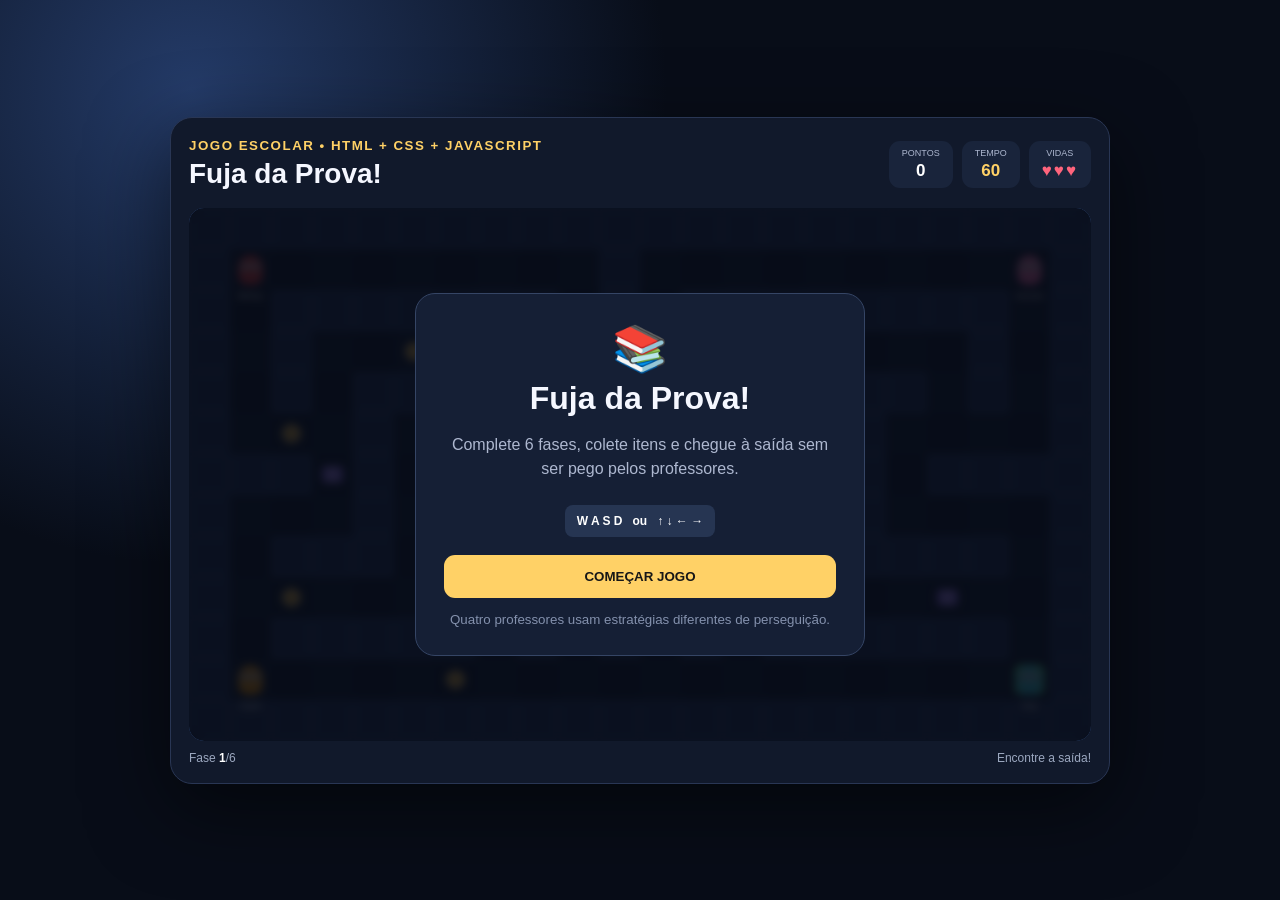
==== index.html @ cc471ed1 "Adiciona jogo Fuja da Prova" ====
<!doctype html>
<html lang="pt-BR">
<head>
<meta charset="UTF-8"><meta name="viewport" content="width=device-width,initial-scale=1">
<title>Fuja da Prova!</title><link rel="stylesheet" href="style.css">
</head>
<body>
<main class="shell">
<header><div><small>JOGO ESCOLAR • HTML + CSS + JAVASCRIPT</small><h1>Fuja da Prova!</h1></div>
<div class="stats"><div>PONTOS<strong id="score">0</strong></div><div>TEMPO<strong id="time">60</strong></div><div>VIDAS<strong id="lives">♥♥♥</strong></div></div></header>
<section class="area"><canvas id="game" width="880" height="520"></canvas>
<div id="screen" class="overlay"><div class="card"><div class="logo">📚</div><h2>Fuja da Prova!</h2>
<p>Complete 6 fases, colete itens e chegue à saída sem ser pego pelos professores.</p>
<div class="keys">W A S D &nbsp; ou &nbsp; ↑ ↓ ← →</div><button id="start">COMEÇAR JOGO</button>
<small>Quatro professores usam estratégias diferentes de perseguição.</small></div></div>
<div id="msg" class="msg hidden"></div></section>
<footer><span>Fase <b id="level">1</b>/6</span><span id="objective">Encontre a saída!</span></footer>
</main><script src="script.js"></script>
</body></html>
---- style.css ----
*{box-sizing:border-box}body{margin:0;min-height:100vh;display:grid;place-items:center;background:radial-gradient(circle at 15% 10%,#243b68,transparent 35%),#080d18;color:#f5f7ff;font-family:Arial,sans-serif}.shell{width:min(940px,96vw);padding:18px;background:#11192b;border:1px solid #293654;border-radius:22px;box-shadow:0 25px 80px #0008}header{display:flex;justify-content:space-between;gap:20px;align-items:center;margin-bottom:14px}header small{color:#ffd166;font-weight:bold;letter-spacing:1.5px}h1{margin:4px 0;font-size:28px}.stats{display:flex;gap:9px}.stats div{background:#19243b;border-radius:11px;padding:7px 13px;text-align:center;font-size:9px;color:#aeb8d0}.stats strong{display:block;color:#fff;font-size:17px;margin-top:3px}.stats div:nth-child(2) strong{color:#ffd166}.stats div:nth-child(3) strong{color:#ff647c;letter-spacing:2px}.area{position:relative;border-radius:15px;overflow:hidden;background:#0d1525}.area canvas{display:block;width:100%;height:auto}.overlay{position:absolute;inset:0;display:grid;place-items:center;background:#060a14d9;backdrop-filter:blur(4px)}.card{width:min(450px,90%);padding:28px;text-align:center;background:#151f35;border:1px solid #354565;border-radius:20px}.logo{font-size:45px}.card h2{font-size:32px;margin:5px}.card p{color:#aeb8d0;line-height:1.5}.keys{display:inline-block;padding:9px 12px;background:#263552;border-radius:8px;color:#fff;font-weight:bold;font-size:12px;margin:8px 0 18px}button{width:100%;padding:14px;border:0;border-radius:11px;background:#ffd166;color:#171717;font-weight:900;cursor:pointer}button:hover{filter:brightness(1.08);transform:translateY(-1px)}.card small{display:block;color:#8491ad;margin-top:14px}.msg{position:absolute;top:12px;left:50%;transform:translateX(-50%);background:#111a2ddd;border:1px solid #425273;padding:9px 15px;border-radius:20px;font-weight:bold}.hidden{display:none}footer{display:flex;justify-content:space-between;padding-top:10px;color:#9ca8c0;font-size:12px}footer b{color:#fff}@media(max-width:650px){header{display:block}.stats{margin-top:10px}.stats div{flex:1}h1{font-size:22px}}
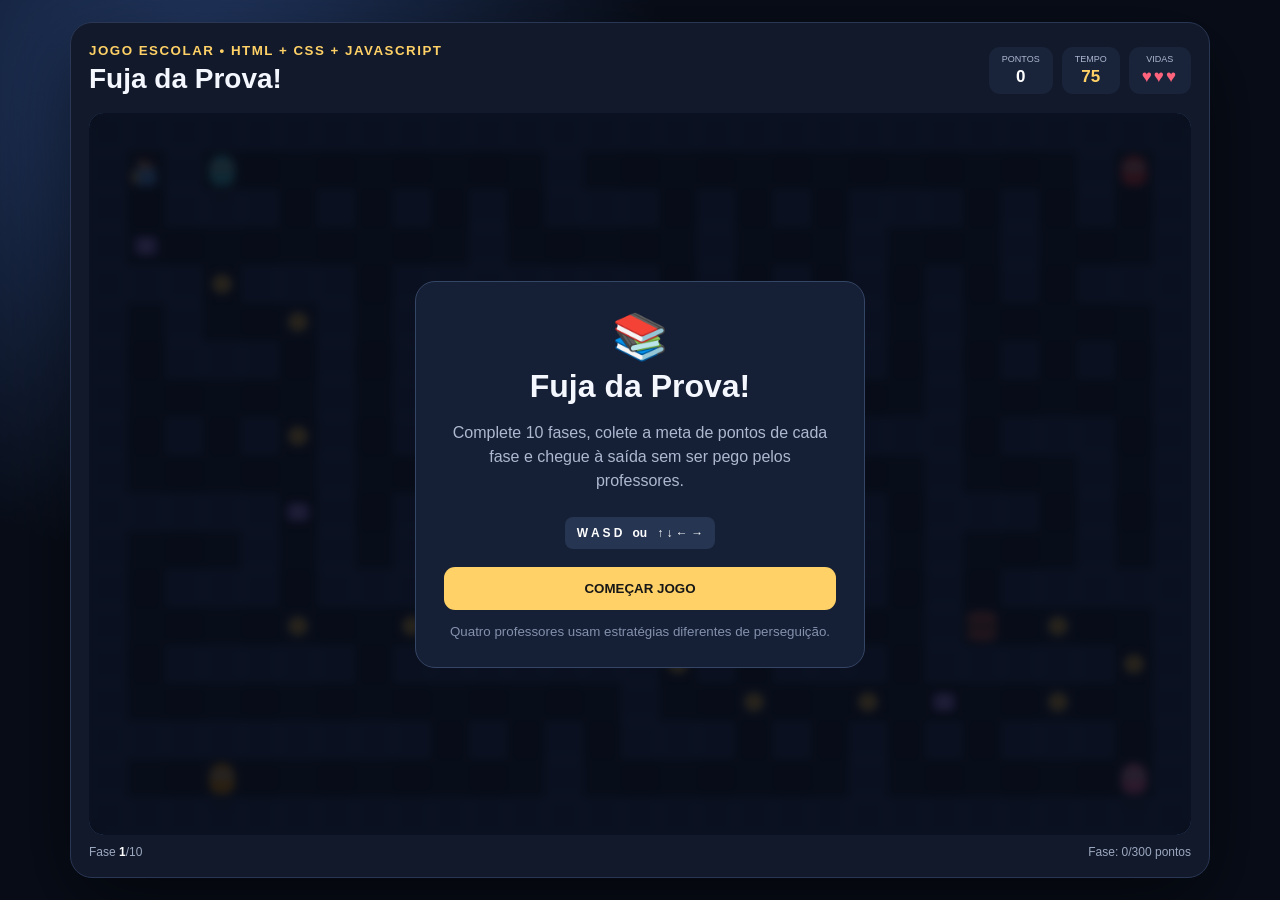
==== commit adacfa73: "Amplia labirinto e adiciona metas de pontos" ====
--- a/index.html
+++ b/index.html
@@ -7,13 +7,13 @@
 <body>
 <main class="shell">
 <header><div><small>JOGO ESCOLAR • HTML + CSS + JAVASCRIPT</small><h1>Fuja da Prova!</h1></div>
-<div class="stats"><div>PONTOS<strong id="score">0</strong></div><div>TEMPO<strong id="time">60</strong></div><div>VIDAS<strong id="lives">♥♥♥</strong></div></div></header>
-<section class="area"><canvas id="game" width="880" height="520"></canvas>
+<div class="stats"><div>PONTOS<strong id="score">0</strong></div><div>TEMPO<strong id="time">75</strong></div><div>VIDAS<strong id="lives">♥♥♥</strong></div></div></header>
+<section class="area"><canvas id="game" width="1044" height="684"></canvas>
 <div id="screen" class="overlay"><div class="card"><div class="logo">📚</div><h2>Fuja da Prova!</h2>
-<p>Complete 6 fases, colete itens e chegue à saída sem ser pego pelos professores.</p>
+<p>Complete 10 fases, colete a meta de pontos de cada fase e chegue à saída sem ser pego pelos professores.</p>
 <div class="keys">W A S D &nbsp; ou &nbsp; ↑ ↓ ← →</div><button id="start">COMEÇAR JOGO</button>
 <small>Quatro professores usam estratégias diferentes de perseguição.</small></div></div>
 <div id="msg" class="msg hidden"></div></section>
-<footer><span>Fase <b id="level">1</b>/6</span><span id="objective">Encontre a saída!</span></footer>
+<footer><span>Fase <b id="level">1</b>/10</span><span id="objective">Fase: 0/300 pontos</span></footer>
 </main><script src="script.js"></script>
 </body></html>
--- a/style.css
+++ b/style.css
@@ -1 +1 @@
-*{box-sizing:border-box}body{margin:0;min-height:100vh;display:grid;place-items:center;background:radial-gradient(circle at 15% 10%,#243b68,transparent 35%),#080d18;color:#f5f7ff;font-family:Arial,sans-serif}.shell{width:min(940px,96vw);padding:18px;background:#11192b;border:1px solid #293654;border-radius:22px;box-shadow:0 25px 80px #0008}header{display:flex;justify-content:space-between;gap:20px;align-items:center;margin-bottom:14px}header small{color:#ffd166;font-weight:bold;letter-spacing:1.5px}h1{margin:4px 0;font-size:28px}.stats{display:flex;gap:9px}.stats div{background:#19243b;border-radius:11px;padding:7px 13px;text-align:center;font-size:9px;color:#aeb8d0}.stats strong{display:block;color:#fff;font-size:17px;margin-top:3px}.stats div:nth-child(2) strong{color:#ffd166}.stats div:nth-child(3) strong{color:#ff647c;letter-spacing:2px}.area{position:relative;border-radius:15px;overflow:hidden;background:#0d1525}.area canvas{display:block;width:100%;height:auto}.overlay{position:absolute;inset:0;display:grid;place-items:center;background:#060a14d9;backdrop-filter:blur(4px)}.card{width:min(450px,90%);padding:28px;text-align:center;background:#151f35;border:1px solid #354565;border-radius:20px}.logo{font-size:45px}.card h2{font-size:32px;margin:5px}.card p{color:#aeb8d0;line-height:1.5}.keys{display:inline-block;padding:9px 12px;background:#263552;border-radius:8px;color:#fff;font-weight:bold;font-size:12px;margin:8px 0 18px}button{width:100%;padding:14px;border:0;border-radius:11px;background:#ffd166;color:#171717;font-weight:900;cursor:pointer}button:hover{filter:brightness(1.08);transform:translateY(-1px)}.card small{display:block;color:#8491ad;margin-top:14px}.msg{position:absolute;top:12px;left:50%;transform:translateX(-50%);background:#111a2ddd;border:1px solid #425273;padding:9px 15px;border-radius:20px;font-weight:bold}.hidden{display:none}footer{display:flex;justify-content:space-between;padding-top:10px;color:#9ca8c0;font-size:12px}footer b{color:#fff}@media(max-width:650px){header{display:block}.stats{margin-top:10px}.stats div{flex:1}h1{font-size:22px}}+*{box-sizing:border-box}body{margin:0;min-height:100vh;display:grid;place-items:center;background:radial-gradient(circle at 15% 10%,#243b68,transparent 35%),#080d18;color:#f5f7ff;font-family:Arial,sans-serif}.shell{width:min(1140px,96vw);padding:18px;background:#11192b;border:1px solid #293654;border-radius:22px;box-shadow:0 25px 80px #0008}header{display:flex;justify-content:space-between;gap:20px;align-items:center;margin-bottom:14px}header small{color:#ffd166;font-weight:bold;letter-spacing:1.5px}h1{margin:4px 0;font-size:28px}.stats{display:flex;gap:9px}.stats div{background:#19243b;border-radius:11px;padding:7px 13px;text-align:center;font-size:9px;color:#aeb8d0}.stats strong{display:block;color:#fff;font-size:17px;margin-top:3px}.stats div:nth-child(2) strong{color:#ffd166}.stats div:nth-child(3) strong{color:#ff647c;letter-spacing:2px}.area{position:relative;border-radius:15px;overflow:hidden;background:#0d1525}.area canvas{display:block;width:100%;height:auto}.overlay{position:absolute;inset:0;display:grid;place-items:center;background:#060a14d9;backdrop-filter:blur(4px)}.card{width:min(450px,90%);padding:28px;text-align:center;background:#151f35;border:1px solid #354565;border-radius:20px}.logo{font-size:45px}.card h2{font-size:32px;margin:5px}.card p{color:#aeb8d0;line-height:1.5}.keys{display:inline-block;padding:9px 12px;background:#263552;border-radius:8px;color:#fff;font-weight:bold;font-size:12px;margin:8px 0 18px}button{width:100%;padding:14px;border:0;border-radius:11px;background:#ffd166;color:#171717;font-weight:900;cursor:pointer}button:hover{filter:brightness(1.08);transform:translateY(-1px)}.card small{display:block;color:#8491ad;margin-top:14px}.msg{position:absolute;top:12px;left:50%;transform:translateX(-50%);background:#111a2ddd;border:1px solid #425273;padding:9px 15px;border-radius:20px;font-weight:bold}.hidden{display:none}footer{display:flex;justify-content:space-between;padding-top:10px;color:#9ca8c0;font-size:12px}footer b{color:#fff}@media(max-width:650px){header{display:block}.stats{margin-top:10px}.stats div{flex:1}h1{font-size:22px}}
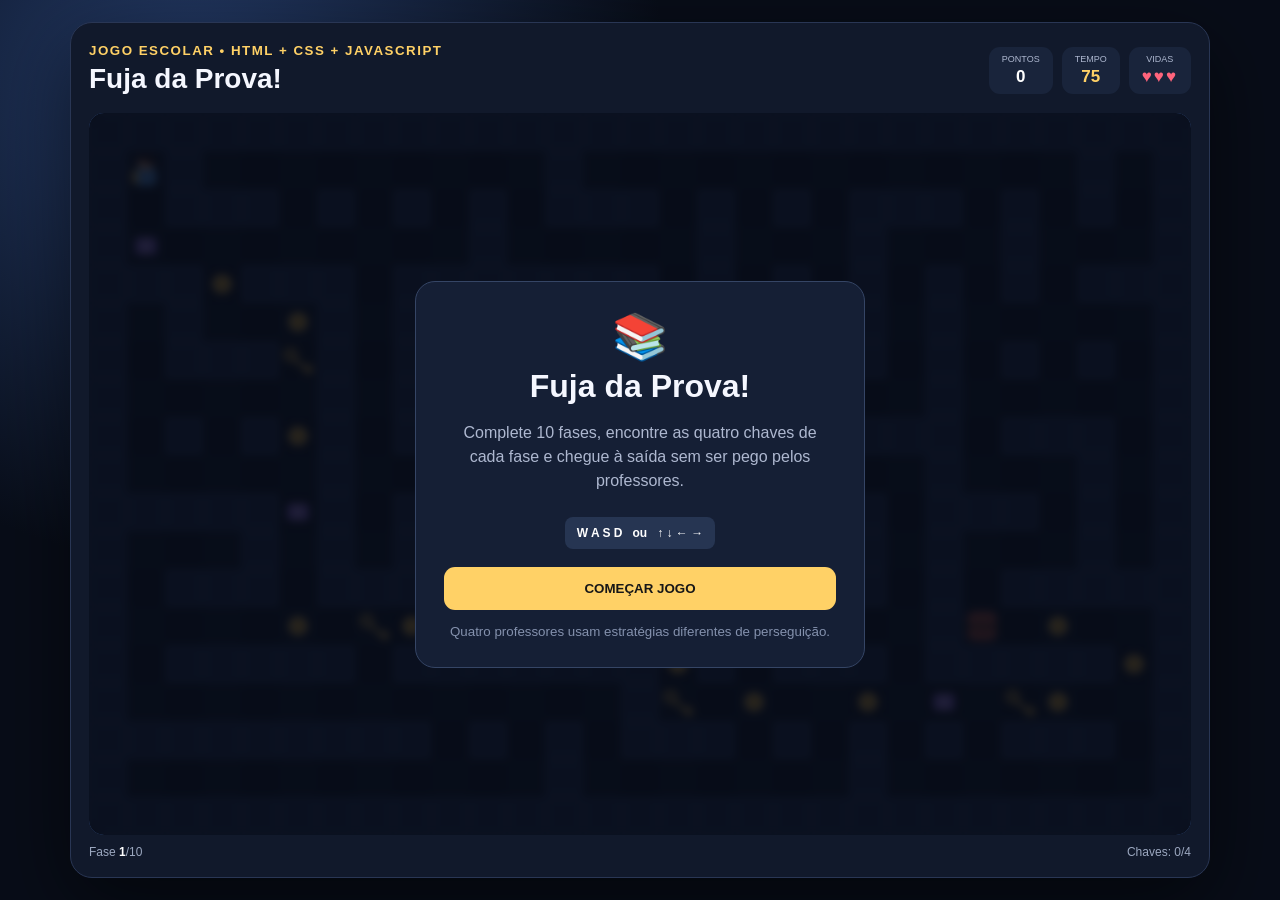
==== commit 8436dc12: "Troca meta de pontos por chaves" ====
--- a/index.html
+++ b/index.html
@@ -10,10 +10,10 @@
 <div class="stats"><div>PONTOS<strong id="score">0</strong></div><div>TEMPO<strong id="time">75</strong></div><div>VIDAS<strong id="lives">♥♥♥</strong></div></div></header>
 <section class="area"><canvas id="game" width="1044" height="684"></canvas>
 <div id="screen" class="overlay"><div class="card"><div class="logo">📚</div><h2>Fuja da Prova!</h2>
-<p>Complete 10 fases, colete a meta de pontos de cada fase e chegue à saída sem ser pego pelos professores.</p>
+<p>Complete 10 fases, encontre as quatro chaves de cada fase e chegue à saída sem ser pego pelos professores.</p>
 <div class="keys">W A S D &nbsp; ou &nbsp; ↑ ↓ ← →</div><button id="start">COMEÇAR JOGO</button>
 <small>Quatro professores usam estratégias diferentes de perseguição.</small></div></div>
 <div id="msg" class="msg hidden"></div></section>
-<footer><span>Fase <b id="level">1</b>/10</span><span id="objective">Fase: 0/300 pontos</span></footer>
+<footer><span>Fase <b id="level">1</b>/10</span><span id="objective">Chaves: 0/4</span></footer>
 </main><script src="script.js"></script>
 </body></html>
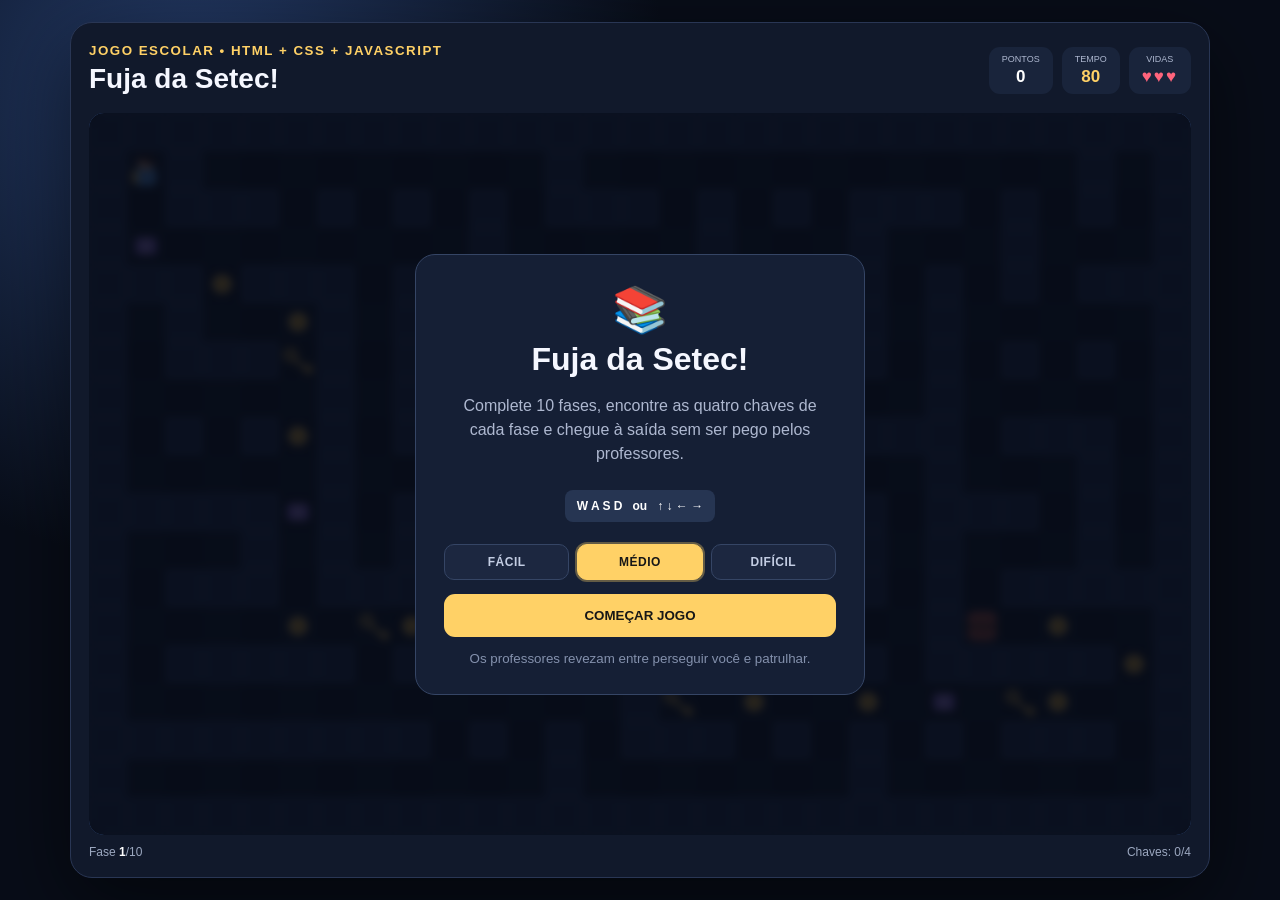
==== commit 8c67b004: ".." ====
--- a/index.html
+++ b/index.html
@@ -2,17 +2,23 @@
 <html lang="pt-BR">
 <head>
 <meta charset="UTF-8"><meta name="viewport" content="width=device-width,initial-scale=1">
-<title>Fuja da Prova!</title><link rel="stylesheet" href="style.css">
+<title>Fuja da Setec!</title><link rel="stylesheet" href="style.css">
 </head>
 <body>
 <main class="shell">
-<header><div><small>JOGO ESCOLAR • HTML + CSS + JAVASCRIPT</small><h1>Fuja da Prova!</h1></div>
+<header><div><small>JOGO ESCOLAR • HTML + CSS + JAVASCRIPT</small><h1>Fuja da Setec!</h1></div>
 <div class="stats"><div>PONTOS<strong id="score">0</strong></div><div>TEMPO<strong id="time">75</strong></div><div>VIDAS<strong id="lives">♥♥♥</strong></div></div></header>
 <section class="area"><canvas id="game" width="1044" height="684"></canvas>
-<div id="screen" class="overlay"><div class="card"><div class="logo">📚</div><h2>Fuja da Prova!</h2>
+<div id="screen" class="overlay"><div class="card"><div class="logo">📚</div><h2>Fuja da Setec!</h2>
 <p>Complete 10 fases, encontre as quatro chaves de cada fase e chegue à saída sem ser pego pelos professores.</p>
-<div class="keys">W A S D &nbsp; ou &nbsp; ↑ ↓ ← →</div><button id="start">COMEÇAR JOGO</button>
-<small>Quatro professores usam estratégias diferentes de perseguição.</small></div></div>
+<div class="keys">W A S D &nbsp; ou &nbsp; ↑ ↓ ← →</div>
+<div class="difficulty" id="difficulty">
+<button class="diff-btn" data-diff="easy">FÁCIL</button>
+<button class="diff-btn active" data-diff="medium">MÉDIO</button>
+<button class="diff-btn" data-diff="hard">DIFÍCIL</button>
+</div>
+<button id="start">COMEÇAR JOGO</button>
+<small id="diffInfo">Os professores revezam entre perseguir você e patrulhar.</small></div></div>
 <div id="msg" class="msg hidden"></div></section>
 <footer><span>Fase <b id="level">1</b>/10</span><span id="objective">Chaves: 0/4</span></footer>
 </main><script src="script.js"></script>
--- a/style.css
+++ b/style.css
@@ -1 +1 @@
-*{box-sizing:border-box}body{margin:0;min-height:100vh;display:grid;place-items:center;background:radial-gradient(circle at 15% 10%,#243b68,transparent 35%),#080d18;color:#f5f7ff;font-family:Arial,sans-serif}.shell{width:min(1140px,96vw);padding:18px;background:#11192b;border:1px solid #293654;border-radius:22px;box-shadow:0 25px 80px #0008}header{display:flex;justify-content:space-between;gap:20px;align-items:center;margin-bottom:14px}header small{color:#ffd166;font-weight:bold;letter-spacing:1.5px}h1{margin:4px 0;font-size:28px}.stats{display:flex;gap:9px}.stats div{background:#19243b;border-radius:11px;padding:7px 13px;text-align:center;font-size:9px;color:#aeb8d0}.stats strong{display:block;color:#fff;font-size:17px;margin-top:3px}.stats div:nth-child(2) strong{color:#ffd166}.stats div:nth-child(3) strong{color:#ff647c;letter-spacing:2px}.area{position:relative;border-radius:15px;overflow:hidden;background:#0d1525}.area canvas{display:block;width:100%;height:auto}.overlay{position:absolute;inset:0;display:grid;place-items:center;background:#060a14d9;backdrop-filter:blur(4px)}.card{width:min(450px,90%);padding:28px;text-align:center;background:#151f35;border:1px solid #354565;border-radius:20px}.logo{font-size:45px}.card h2{font-size:32px;margin:5px}.card p{color:#aeb8d0;line-height:1.5}.keys{display:inline-block;padding:9px 12px;background:#263552;border-radius:8px;color:#fff;font-weight:bold;font-size:12px;margin:8px 0 18px}button{width:100%;padding:14px;border:0;border-radius:11px;background:#ffd166;color:#171717;font-weight:900;cursor:pointer}button:hover{filter:brightness(1.08);transform:translateY(-1px)}.card small{display:block;color:#8491ad;margin-top:14px}.msg{position:absolute;top:12px;left:50%;transform:translateX(-50%);background:#111a2ddd;border:1px solid #425273;padding:9px 15px;border-radius:20px;font-weight:bold}.hidden{display:none}footer{display:flex;justify-content:space-between;padding-top:10px;color:#9ca8c0;font-size:12px}footer b{color:#fff}@media(max-width:650px){header{display:block}.stats{margin-top:10px}.stats div{flex:1}h1{font-size:22px}}+*{box-sizing:border-box}body{margin:0;min-height:100vh;display:grid;place-items:center;background:radial-gradient(circle at 15% 10%,#243b68,transparent 35%),#080d18;color:#f5f7ff;font-family:Arial,sans-serif}.shell{width:min(1140px,96vw);padding:18px;background:#11192b;border:1px solid #293654;border-radius:22px;box-shadow:0 25px 80px #0008}header{display:flex;justify-content:space-between;gap:20px;align-items:center;margin-bottom:14px}header small{color:#ffd166;font-weight:bold;letter-spacing:1.5px}h1{margin:4px 0;font-size:28px}.stats{display:flex;gap:9px}.stats div{background:#19243b;border-radius:11px;padding:7px 13px;text-align:center;font-size:9px;color:#aeb8d0}.stats strong{display:block;color:#fff;font-size:17px;margin-top:3px}.stats div:nth-child(2) strong{color:#ffd166}.stats div:nth-child(3) strong{color:#ff647c;letter-spacing:2px}.area{position:relative;border-radius:15px;overflow:hidden;background:#0d1525}.area canvas{display:block;width:100%;height:auto}.overlay{position:absolute;inset:0;display:grid;place-items:center;background:#060a14d9;backdrop-filter:blur(4px)}.card{width:min(450px,90%);padding:28px;text-align:center;background:#151f35;border:1px solid #354565;border-radius:20px}.logo{font-size:45px}.card h2{font-size:32px;margin:5px}.card p{color:#aeb8d0;line-height:1.5}.keys{display:inline-block;padding:9px 12px;background:#263552;border-radius:8px;color:#fff;font-weight:bold;font-size:12px;margin:8px 0 18px}button{width:100%;padding:14px;border:0;border-radius:11px;background:#ffd166;color:#171717;font-weight:900;cursor:pointer}button:hover{filter:brightness(1.08);transform:translateY(-1px)}.card small{display:block;color:#8491ad;margin-top:14px}.msg{position:absolute;top:12px;left:50%;transform:translateX(-50%);background:#111a2ddd;border:1px solid #425273;padding:9px 15px;border-radius:20px;font-weight:bold}.hidden{display:none}footer{display:flex;justify-content:space-between;padding-top:10px;color:#9ca8c0;font-size:12px}footer b{color:#fff}@media(max-width:650px){header{display:block}.stats{margin-top:10px}.stats div{flex:1}h1{font-size:22px}}.difficulty{display:flex;gap:8px;margin:4px 0 14px}.diff-btn{flex:1;padding:10px 6px;border:1px solid #354565;border-radius:10px;background:#1c2740;color:#c3cde3;font-weight:900;font-size:12px;letter-spacing:.5px;cursor:pointer}.diff-btn:hover{filter:brightness(1.15);transform:translateY(-1px)}.diff-btn.active{background:#ffd166;border-color:#ffd166;color:#171717;box-shadow:0 0 0 2px #ffd16655}
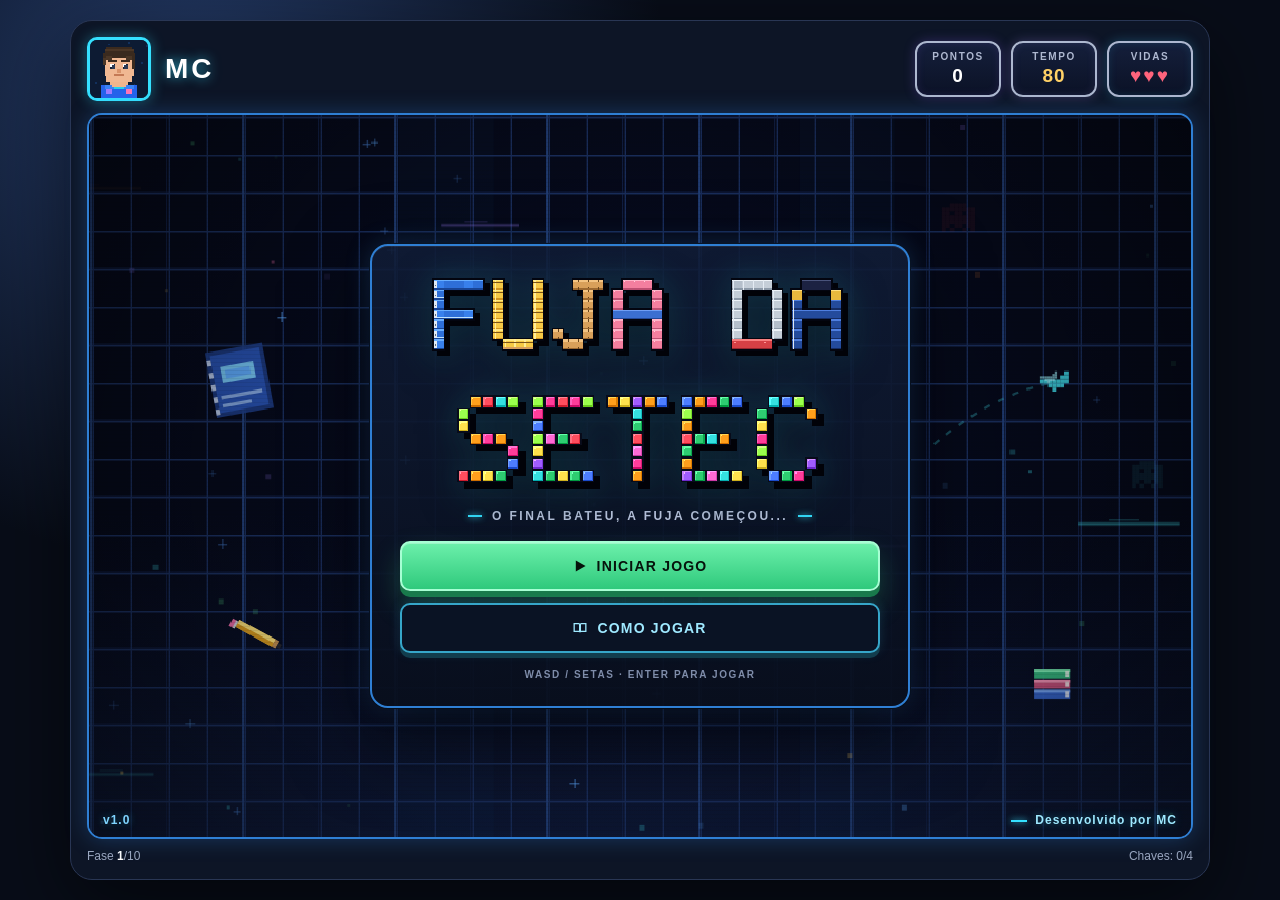
==== commit cde9584f: "." ====
--- a/index.html
+++ b/index.html
@@ -6,20 +6,72 @@
 </head>
 <body>
 <main class="shell">
-<header><div><small>JOGO ESCOLAR • HTML + CSS + JAVASCRIPT</small><h1>Fuja da Setec!</h1></div>
-<div class="stats"><div>PONTOS<strong id="score">0</strong></div><div>TEMPO<strong id="time">75</strong></div><div>VIDAS<strong id="lives">♥♥♥</strong></div></div></header>
+<header>
+<div class="brand">
+<canvas id="mcAvatar" width="32" height="32" aria-hidden="true"></canvas>
+<span class="brand-name">MC</span>
+</div>
+<div class="stats"><div class="stat-score">PONTOS<strong id="score">0</strong></div><div class="stat-time">TEMPO<strong id="time">75</strong></div><div class="stat-lives">VIDAS<strong id="lives">♥♥♥</strong></div></div></header>
 <section class="area"><canvas id="game" width="1044" height="684"></canvas>
-<div id="screen" class="overlay"><div class="card"><div class="logo">📚</div><h2>Fuja da Setec!</h2>
-<p>Complete 10 fases, encontre as quatro chaves de cada fase e chegue à saída sem ser pego pelos professores.</p>
-<div class="keys">W A S D &nbsp; ou &nbsp; ↑ ↓ ← →</div>
+<div id="screen" class="overlay">
+<canvas id="menuBg" width="1044" height="684" aria-hidden="true"></canvas>
+<div class="scanlines" aria-hidden="true"></div>
+<span class="corner corner-bl" aria-hidden="true">v1.0</span>
+<span class="corner corner-br" aria-hidden="true">Desenvolvido por MC</span>
+
+<section id="homeScreen" class="screen-panel home-panel">
+<img class="hero-logo" src="Img/logo_fuja_da_setec.png" alt="Fuja da Setec">
+<p class="tagline">O FINAL BATEU, A FUJA COMEÇOU...</p>
+<div class="menu-actions">
+<button id="start" class="btn btn-start"><svg class="btn-ico" viewBox="0 0 10 10" aria-hidden="true"><path d="M2 1v8l7-4z" fill="currentColor"/></svg>INICIAR JOGO</button>
+<button id="howBtn" class="btn btn-outline"><svg class="btn-ico" viewBox="0 0 12 12" aria-hidden="true"><path d="M1 2.2h3.9c.5 0 .8.3.8.8v6.6c0-.4-.3-.7-.8-.7H1V2.2zm10 0H7.1c-.5 0-.8.3-.8.8v6.6c0-.4.3-.7.8-.7H11V2.2z" fill="none" stroke="currentColor" stroke-width="1.1"/></svg>COMO JOGAR</button>
+</div>
+<small class="menu-note">WASD / SETAS · ENTER PARA JOGAR</small>
+</section>
+
+<section id="howScreen" class="screen-panel hidden">
+<div class="mini-label">GUIA DE FUGA</div>
+<h2>COMO JOGAR</h2>
+<p class="screen-sub">Encontre as quatro chaves e alcance a saída antes que os professores peguem você.</p>
+<ul class="how-list">
+<li><span class="pixel-dot"></span><span>Mova-se com <b>W A S D</b> ou com as <b>setas</b> do teclado.</span></li>
+<li><span class="pixel-dot dot-yellow"></span><span>Colete as <b>4 chaves douradas</b> para destrancar a saída.</span></li>
+<li><span class="pixel-dot dot-purple"></span><span>Pegue <b>moedas</b> e <b>livros</b> para aumentar a pontuação.</span></li>
+<li><span class="pixel-dot dot-pink"></span><span>Fuja dos professores: cada toque custa <b>uma vida</b>.</span></li>
+<li><span class="pixel-dot dot-green"></span><span>Complete as <b>10 fases</b> para escapar da Setec.</span></li>
+</ul>
+<div class="menu-actions">
+<button id="backHow" class="btn btn-outline">VOLTAR</button>
+</div>
+</section>
+
+<section id="diffScreen" class="screen-panel hidden">
+<div class="mini-label">PREPARE-SE</div>
+<h2>ESCOLHA A DIFICULDADE</h2>
+<p class="screen-sub">Quanto maior o nível, mais rápidos e espertos ficam os professores.</p>
 <div class="difficulty" id="difficulty">
 <button class="diff-btn" data-diff="easy">FÁCIL</button>
 <button class="diff-btn active" data-diff="medium">MÉDIO</button>
 <button class="diff-btn" data-diff="hard">DIFÍCIL</button>
 </div>
-<button id="start">COMEÇAR JOGO</button>
-<small id="diffInfo">Os professores revezam entre perseguir você e patrulhar.</small></div></div>
+<small id="diffInfo">Os professores revezam entre perseguir você e patrulhar.</small>
+<div class="menu-actions">
+<button id="beginBtn" class="btn btn-start">JOGAR</button>
+<button id="backDiff" class="btn btn-outline">VOLTAR</button>
+</div>
+</section>
+
+<section id="endScreen" class="screen-panel hidden">
+<div class="mini-label" id="endLabel">FIM DE JOGO</div>
+<h2 id="endTitle">Fim de jogo</h2>
+<p id="endText" class="screen-sub"></p>
+<div class="menu-actions">
+<button id="replayBtn" class="btn btn-start">JOGAR NOVAMENTE</button>
+<button id="menuBtn" class="btn btn-outline">MENU PRINCIPAL</button>
+</div>
+</section>
+</div>
 <div id="msg" class="msg hidden"></div></section>
 <footer><span>Fase <b id="level">1</b>/10</span><span id="objective">Chaves: 0/4</span></footer>
 </main><script src="script.js"></script>
-</body></html>+</body></html>
--- a/style.css
+++ b/style.css
@@ -1 +1,100 @@
-*{box-sizing:border-box}body{margin:0;min-height:100vh;display:grid;place-items:center;background:radial-gradient(circle at 15% 10%,#243b68,transparent 35%),#080d18;color:#f5f7ff;font-family:Arial,sans-serif}.shell{width:min(1140px,96vw);padding:18px;background:#11192b;border:1px solid #293654;border-radius:22px;box-shadow:0 25px 80px #0008}header{display:flex;justify-content:space-between;gap:20px;align-items:center;margin-bottom:14px}header small{color:#ffd166;font-weight:bold;letter-spacing:1.5px}h1{margin:4px 0;font-size:28px}.stats{display:flex;gap:9px}.stats div{background:#19243b;border-radius:11px;padding:7px 13px;text-align:center;font-size:9px;color:#aeb8d0}.stats strong{display:block;color:#fff;font-size:17px;margin-top:3px}.stats div:nth-child(2) strong{color:#ffd166}.stats div:nth-child(3) strong{color:#ff647c;letter-spacing:2px}.area{position:relative;border-radius:15px;overflow:hidden;background:#0d1525}.area canvas{display:block;width:100%;height:auto}.overlay{position:absolute;inset:0;display:grid;place-items:center;background:#060a14d9;backdrop-filter:blur(4px)}.card{width:min(450px,90%);padding:28px;text-align:center;background:#151f35;border:1px solid #354565;border-radius:20px}.logo{font-size:45px}.card h2{font-size:32px;margin:5px}.card p{color:#aeb8d0;line-height:1.5}.keys{display:inline-block;padding:9px 12px;background:#263552;border-radius:8px;color:#fff;font-weight:bold;font-size:12px;margin:8px 0 18px}button{width:100%;padding:14px;border:0;border-radius:11px;background:#ffd166;color:#171717;font-weight:900;cursor:pointer}button:hover{filter:brightness(1.08);transform:translateY(-1px)}.card small{display:block;color:#8491ad;margin-top:14px}.msg{position:absolute;top:12px;left:50%;transform:translateX(-50%);background:#111a2ddd;border:1px solid #425273;padding:9px 15px;border-radius:20px;font-weight:bold}.hidden{display:none}footer{display:flex;justify-content:space-between;padding-top:10px;color:#9ca8c0;font-size:12px}footer b{color:#fff}@media(max-width:650px){header{display:block}.stats{margin-top:10px}.stats div{flex:1}h1{font-size:22px}}.difficulty{display:flex;gap:8px;margin:4px 0 14px}.diff-btn{flex:1;padding:10px 6px;border:1px solid #354565;border-radius:10px;background:#1c2740;color:#c3cde3;font-weight:900;font-size:12px;letter-spacing:.5px;cursor:pointer}.diff-btn:hover{filter:brightness(1.15);transform:translateY(-1px)}.diff-btn.active{background:#ffd166;border-color:#ffd166;color:#171717;box-shadow:0 0 0 2px #ffd16655}+*{box-sizing:border-box}
+body{margin:0;min-height:100vh;display:grid;place-items:center;background:radial-gradient(circle at 15% 10%,#243b68,transparent 35%),#080d18;color:#f5f7ff;font-family:Arial,sans-serif}
+.shell{width:min(1140px,96vw);padding:16px;background:#0d1526;border:1px solid #293654;border-radius:22px;box-shadow:0 25px 80px #0008}
+
+/* ---------- identidade MC + stats ---------- */
+header{display:flex;justify-content:space-between;gap:20px;align-items:center;margin-bottom:12px}
+.brand{display:flex;align-items:center;gap:14px}
+#mcAvatar{width:64px;height:64px;image-rendering:pixelated;background:#0a1324;border:3px solid #35e0ff;border-radius:10px;box-shadow:0 0 14px #35e0ff66,inset 0 0 10px #35e0ff22,0 0 0 2px #0a1324}
+.brand-name{font-size:28px;font-weight:900;letter-spacing:3px;color:#fff;text-shadow:0 0 12px #35e0ffaa,0 2px 0 #0a1324}
+.stats{display:flex;gap:10px}
+.stats div{min-width:86px;padding:8px 14px;text-align:center;font-size:10px;font-weight:900;letter-spacing:1.6px;color:#aeb8d0;border:2px solid;border-radius:12px;background:linear-gradient(180deg,#151f3b,#0b1226)}
+.stats strong{display:block;color:#fff;font-size:19px;margin-top:3px;letter-spacing:1px}
+.stat-score{border-color:#8b5cf6;box-shadow:0 0 12px #8b5cf644,inset 0 0 8px #8b5cf622}
+.stat-time{border-color:#a78bfa;box-shadow:0 0 12px #a78bfa44,inset 0 0 8px #a78bfa22}
+.stat-time strong{color:#ffd166}
+.stat-lives{border-color:#38bdf8;box-shadow:0 0 12px #38bdf844,inset 0 0 8px #38bdf822}
+.stat-lives strong{color:#ff647c;letter-spacing:2px}
+
+/* ---------- área do jogo com moldura neon ---------- */
+.area{position:relative;border-radius:15px;overflow:hidden;background:#0d1525;border:2px solid #2f7fd4;box-shadow:0 0 22px #2f7fd455,inset 0 0 26px #12305c66}
+.area canvas{display:block;width:100%;height:auto}
+.overlay{position:absolute;inset:0;display:grid;place-items:center;overflow:hidden;background:#060a14;isolation:isolate}
+#menuBg{position:absolute;inset:0;width:100%;height:100%;image-rendering:pixelated;z-index:0}
+.scanlines{position:absolute;inset:0;z-index:1;pointer-events:none;background:repeating-linear-gradient(to bottom,transparent 0 3px,rgba(0,0,0,.16) 3px 4px);opacity:.4;mix-blend-mode:multiply}
+.corner{position:absolute;z-index:3;pointer-events:none;font-size:12px;font-weight:700;letter-spacing:1px;color:#7fd4ff;text-shadow:0 0 8px #35e0ff66}
+.corner-bl{left:14px;bottom:10px}
+.corner-br{right:14px;bottom:10px;color:#9fe9ff}
+.corner-br::before{content:"";display:inline-block;width:16px;height:2px;margin-right:8px;vertical-align:middle;background:#35e0ff;box-shadow:0 0 6px #35e0ff}
+
+/* ---------- painéis dos menus ---------- */
+.screen-panel{position:relative;z-index:2;width:min(540px,92%);max-height:calc(100% - 24px);overflow-y:auto;padding:26px 28px;text-align:center;background:linear-gradient(180deg,rgba(16,28,54,.88),rgba(8,14,28,.94));border:2px solid #2f7fd4;border-radius:18px;box-shadow:0 30px 80px #0009,inset 0 1px 0 #ffffff12,0 0 24px #2f7fd444,0 0 0 1px #060a14;animation:panelIn .22s ease-out both;scrollbar-width:thin;scrollbar-color:#354565 transparent}
+.screen-panel::-webkit-scrollbar{width:6px}
+.screen-panel::-webkit-scrollbar-thumb{background:#354565;border-radius:6px}
+@keyframes panelIn{from{opacity:0;transform:translateY(10px) scale(.985)}to{opacity:1;transform:none}}
+.home-panel{padding-top:20px}
+.hero-logo{display:block;width:100%;max-width:440px;margin:0 auto 8px;image-rendering:pixelated;filter:drop-shadow(0 8px 18px #0008) drop-shadow(0 0 14px #35e0ff33)}
+.tagline{margin:0 0 18px;color:#b8c4dd;font-size:12px;font-weight:800;letter-spacing:2.5px;text-transform:uppercase}
+.tagline::before,.tagline::after{content:"";display:inline-block;width:14px;height:2px;margin:0 10px 3px;background:#35e0ff;box-shadow:0 0 6px #35e0ff}
+.mini-label{display:inline-block;margin:0 0 8px;padding:4px 9px;border:1px solid #3d5478;border-radius:6px;background:#1a2942;color:#ffd166;font-size:9px;font-weight:900;letter-spacing:2px}
+.screen-panel h2{font-size:29px;margin:5px 0 6px;letter-spacing:.5px}
+.screen-sub{color:#aeb8d0;line-height:1.55;font-size:13px;margin:0 0 16px}
+.menu-actions{display:grid;gap:12px;margin-top:16px}
+.btn{width:100%;display:flex;align-items:center;justify-content:center;gap:10px;padding:15px 18px;border:0;border-radius:10px;font-size:14px;font-weight:900;letter-spacing:1.2px;cursor:pointer;transition:transform .08s ease,box-shadow .08s ease,filter .15s ease,background .15s ease}
+.btn-ico{flex:0 0 auto;width:14px;height:14px;display:block}
+.btn-start{background:linear-gradient(180deg,#6cf0ab,#2fc97c);color:#06130c;border:2px solid #a7ffd4;box-shadow:0 6px 0 #197a4b,0 14px 28px #35c97e44,inset 0 1px 0 #ffffff55}
+.btn-start:hover{filter:brightness(1.06);transform:translateY(-1px);box-shadow:0 7px 0 #197a4b,0 16px 32px #35c97e55,inset 0 1px 0 #ffffff55}
+.btn-start:active{transform:translateY(4px);box-shadow:0 1px 0 #197a4b}
+.btn-outline{background:#0a1324;color:#9fe9ff;border:2px solid #36a6c9;box-shadow:0 5px 0 #123d4d,0 0 12px #36a6c933}
+.btn-outline:hover{background:#102238;color:#c9f5ff;transform:translateY(-1px);box-shadow:0 6px 0 #123d4d,0 0 16px #36a6c944}
+.btn-outline:active{transform:translateY(4px);box-shadow:0 1px 0 #123d4d}
+.menu-note{display:block;margin-top:16px;color:#7f8daa;font-size:10px;font-weight:700;letter-spacing:1.6px}
+.how-list{display:grid;gap:11px;margin:0 0 6px;padding:0;text-align:left;list-style:none}
+.how-list li{display:flex;gap:11px;align-items:flex-start;color:#c5cfe4;font-size:13px;line-height:1.45}
+.how-list b{color:#fff}
+.pixel-dot{flex:0 0 auto;width:10px;height:10px;margin-top:4px;background:#5da9ff;box-shadow:0 0 0 2px #0a1324,0 0 0 3px #2b4a78}
+.dot-yellow{background:#ffd166;box-shadow:0 0 0 2px #0a1324,0 0 0 3px #7a5b17}
+.dot-purple{background:#9d7cff;box-shadow:0 0 0 2px #0a1324,0 0 0 3px #49367f}
+.dot-pink{background:#ff75b5;box-shadow:0 0 0 2px #0a1324,0 0 0 3px #7c3157}
+.dot-green{background:#56d68b;box-shadow:0 0 0 2px #0a1324,0 0 0 3px #236b45}
+
+.difficulty{display:flex;gap:8px;margin:4px 0 12px}
+.diff-btn{flex:1;padding:12px 6px;border:2px solid #354565;border-radius:10px;background:#1c2740;color:#c3cde3;font-weight:900;font-size:12px;letter-spacing:.5px;cursor:pointer;transition:transform .08s ease,filter .15s ease,background .15s ease}
+.diff-btn:hover{filter:brightness(1.15);transform:translateY(-1px)}
+.diff-btn.active{background:#ffd166;border-color:#ffd166;color:#171717;box-shadow:0 0 0 2px #ffd16655,0 5px 0 #9c7420}
+#diffInfo{display:block;min-height:34px;padding:10px 12px;border:1px dashed #354565;border-radius:10px;background:#0d1729;color:#9fb0cd;font-size:11px;line-height:1.4}
+
+.msg{position:absolute;top:12px;left:50%;transform:translateX(-50%);background:#111addd;border:1px solid #425273;padding:9px 15px;border-radius:20px;font-weight:bold;z-index:5}
+.hidden{display:none}
+footer{display:flex;justify-content:space-between;padding-top:10px;color:#9ca8c0;font-size:12px}
+footer b{color:#fff}
+
+@media(max-width:650px){
+header{display:block}
+.stats{margin-top:10px;justify-content:center}
+.stats div{flex:1;min-width:0;padding:6px 8px}
+.stats strong{font-size:16px}
+#mcAvatar{width:52px;height:52px}
+.brand-name{font-size:22px}
+.screen-panel{width:min(460px,94%);padding:16px;max-height:calc(100% - 14px)}
+.home-panel{padding-top:12px}
+.hero-logo{max-width:260px}
+.tagline{font-size:10px;letter-spacing:1.5px;margin-bottom:12px}
+.tagline::before,.tagline::after{width:10px;margin:0 6px 3px}
+.screen-panel h2{font-size:22px}
+.screen-sub{font-size:12px;margin-bottom:12px}
+.btn{padding:12px 14px;font-size:12px}
+.menu-actions{gap:9px;margin-top:12px}
+.menu-note{display:none}
+.how-list li{font-size:12px}
+.diff-btn{padding:10px 4px;font-size:10px}
+#diffInfo{font-size:10px}
+.corner{font-size:10px}
+.corner-bl{left:8px;bottom:6px}
+.corner-br{right:8px;bottom:6px}
+}
+
+@media(prefers-reduced-motion:reduce){
+*,*::before,*::after{animation-duration:.01ms!important;animation-iteration-count:1!important;transition-duration:.01ms!important}
+.screen-panel{animation:none}
+}
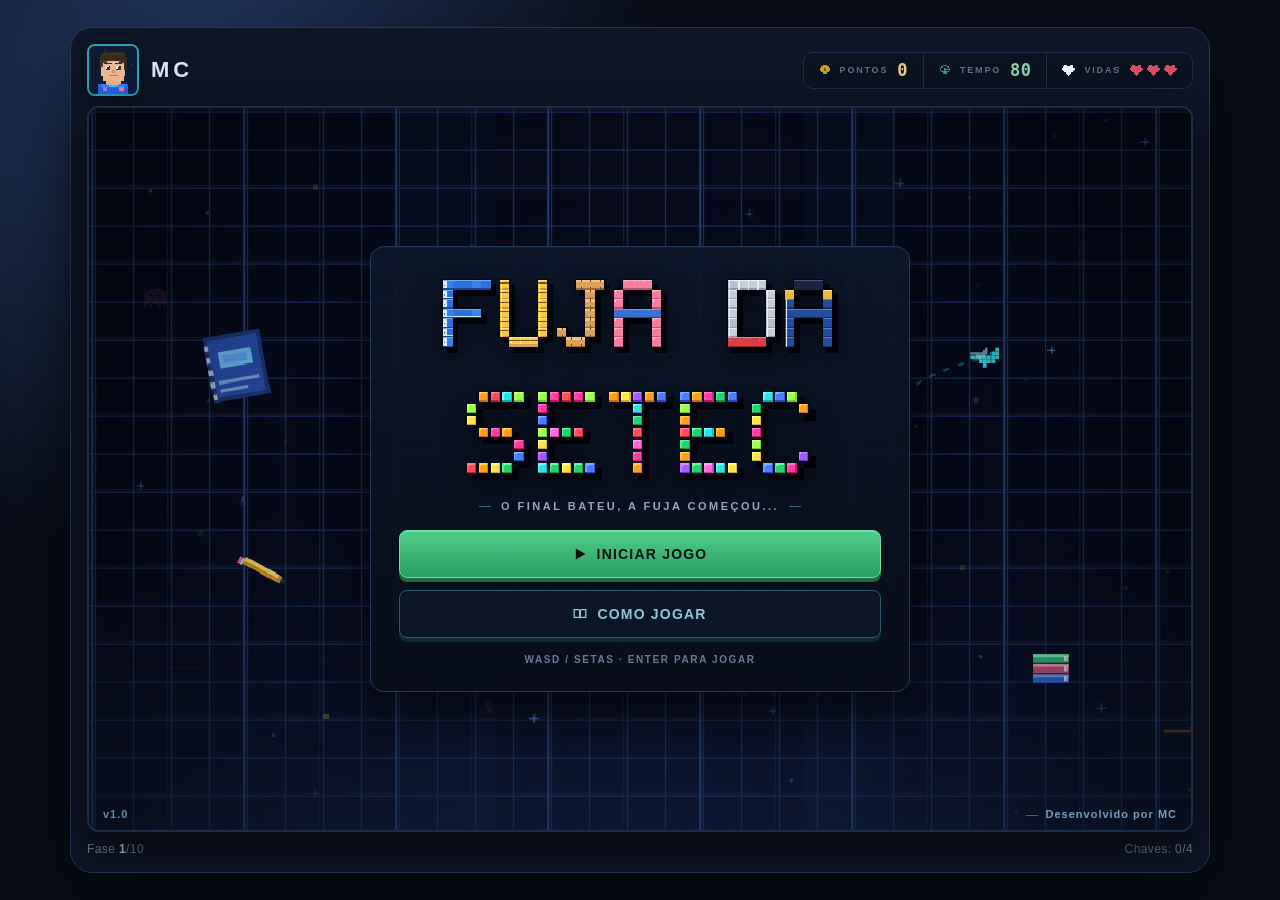
==== commit 544820dd: "." ====
--- a/index.html
+++ b/index.html
@@ -11,7 +11,21 @@
 <canvas id="mcAvatar" width="32" height="32" aria-hidden="true"></canvas>
 <span class="brand-name">MC</span>
 </div>
-<div class="stats"><div class="stat-score">PONTOS<strong id="score">0</strong></div><div class="stat-time">TEMPO<strong id="time">75</strong></div><div class="stat-lives">VIDAS<strong id="lives">♥♥♥</strong></div></div></header>
+<div class="stats" role="group" aria-label="Indicadores do jogo">
+<div class="stat stat-score">
+<svg class="stat-ico" viewBox="0 0 10 10" shape-rendering="crispEdges" aria-hidden="true"><path d="M3 1h4v1H3zM2 2h6v1H2zM1 3h8v1H1zM1 4h8v1H1zM1 5h8v1H1zM2 6h6v1H2zM3 7h4v1H3z" fill="#c9a227"/><path d="M4 3h2v1H4zM4 4h2v1H4zM4 5h2v1H4z" fill="#6e5210"/></svg>
+<span class="stat-label">PONTOS</span><strong id="score">0</strong>
+</div>
+<div class="stat stat-time">
+<svg class="stat-ico" viewBox="0 0 10 10" shape-rendering="crispEdges" aria-hidden="true"><path d="M3 1h4v1H3zM2 2h1v1H2zM7 2h1v1H7zM1 3h1v1H1zM8 3h1v1H8zM1 4h1v1H1zM4 4h4v1H4zM8 4h1v1H8zM1 5h1v1H1zM4 5h1v1H4zM5 5h1v1H5zM8 5h1v1H8zM2 6h6v1H2zM3 7h4v1H3z" fill="#3d8f6a"/><path d="M4 3h2v1H4z" fill="#3d8f6a"/></svg>
+<span class="stat-label">TEMPO</span><strong id="time">75</strong>
+</div>
+<div class="stat stat-lives">
+<svg class="stat-ico heart-ico" viewBox="0 0 11 10" shape-rendering="crispEdges" aria-hidden="true"><path d="M2 1h2v1H2zM7 1h2v1H7zM1 2h8v1H1zM0 3h11v1H0zM0 4h11v1H0zM1 5h9v1H1zM2 6h7v1H2zM3 7h5v1H3zM4 8h3v1H4zM5 9h1v1H5z" fill="currentColor"/></svg>
+<span class="stat-label">VIDAS</span><span id="lives" class="hearts"></span>
+</div>
+</div>
+</header>
 <section class="area"><canvas id="game" width="1044" height="684"></canvas>
 <div id="screen" class="overlay">
 <canvas id="menuBg" width="1044" height="684" aria-hidden="true"></canvas>
--- a/style.css
+++ b/style.css
@@ -2,80 +2,86 @@
 body{margin:0;min-height:100vh;display:grid;place-items:center;background:radial-gradient(circle at 15% 10%,#243b68,transparent 35%),#080d18;color:#f5f7ff;font-family:Arial,sans-serif}
 .shell{width:min(1140px,96vw);padding:16px;background:#0d1526;border:1px solid #293654;border-radius:22px;box-shadow:0 25px 80px #0008}
 
-/* ---------- identidade MC + stats ---------- */
-header{display:flex;justify-content:space-between;gap:20px;align-items:center;margin-bottom:12px}
-.brand{display:flex;align-items:center;gap:14px}
-#mcAvatar{width:64px;height:64px;image-rendering:pixelated;background:#0a1324;border:3px solid #35e0ff;border-radius:10px;box-shadow:0 0 14px #35e0ff66,inset 0 0 10px #35e0ff22,0 0 0 2px #0a1324}
-.brand-name{font-size:28px;font-weight:900;letter-spacing:3px;color:#fff;text-shadow:0 0 12px #35e0ffaa,0 2px 0 #0a1324}
-.stats{display:flex;gap:10px}
-.stats div{min-width:86px;padding:8px 14px;text-align:center;font-size:10px;font-weight:900;letter-spacing:1.6px;color:#aeb8d0;border:2px solid;border-radius:12px;background:linear-gradient(180deg,#151f3b,#0b1226)}
-.stats strong{display:block;color:#fff;font-size:19px;margin-top:3px;letter-spacing:1px}
-.stat-score{border-color:#8b5cf6;box-shadow:0 0 12px #8b5cf644,inset 0 0 8px #8b5cf622}
-.stat-time{border-color:#a78bfa;box-shadow:0 0 12px #a78bfa44,inset 0 0 8px #a78bfa22}
-.stat-time strong{color:#ffd166}
-.stat-lives{border-color:#38bdf8;box-shadow:0 0 12px #38bdf844,inset 0 0 8px #38bdf822}
-.stat-lives strong{color:#ff647c;letter-spacing:2px}
+/* ---------- identidade MC + HUD ---------- */
+header{display:flex;justify-content:space-between;gap:18px;align-items:center;margin-bottom:10px}
+.brand{display:flex;align-items:center;gap:12px}
+#mcAvatar{width:52px;height:52px;image-rendering:pixelated;background:#0a1324;border:2px solid #2a9fb8;border-radius:8px;box-shadow:0 0 0 1px #0a1324,0 4px 14px #0006}
+.brand-name{font-size:22px;font-weight:900;letter-spacing:4px;color:#d7e6f5;text-shadow:0 2px 0 #0a1324}
+.stats{display:flex;align-items:stretch;background:#0a1220;border:1px solid #1c2e4a;border-radius:10px;overflow:hidden}
+.stat{display:flex;align-items:center;gap:9px;padding:9px 15px;min-width:0}
+.stat+.stat{border-left:1px solid #1c2e4a}
+.stat-ico{flex:0 0 auto;width:12px;height:12px;display:block;image-rendering:pixelated}
+.heart-ico{width:13px;height:12px}
+.stat-label{font-size:9px;font-weight:800;letter-spacing:1.8px;color:#5f7290}
+.stat strong{font-size:17px;font-weight:800;color:#e4ecfa;letter-spacing:.5px;font-variant-numeric:tabular-nums;font-family:ui-monospace,"Cascadia Mono",Consolas,monospace;line-height:1}
+.stat-score strong{color:#e8d08a}
+.stat-time strong{color:#8ad4ae}
+.hearts{display:inline-flex;gap:4px;align-items:center;line-height:0}
+.hearts .heart{width:13px;height:12px;display:block;color:#3a4a66}
+.hearts .heart.on{color:#d94f63}
+.hearts .heart svg{display:block;width:100%;height:100%}
 
-/* ---------- área do jogo com moldura neon ---------- */
-.area{position:relative;border-radius:15px;overflow:hidden;background:#0d1525;border:2px solid #2f7fd4;box-shadow:0 0 22px #2f7fd455,inset 0 0 26px #12305c66}
+/* ---------- área do jogo ---------- */
+.area{position:relative;border-radius:12px;overflow:hidden;background:#080f1c;border:2px solid #1a2d4a;box-shadow:0 18px 50px #000b,inset 0 0 0 1px #060b14}
 .area canvas{display:block;width:100%;height:auto}
 .overlay{position:absolute;inset:0;display:grid;place-items:center;overflow:hidden;background:#060a14;isolation:isolate}
 #menuBg{position:absolute;inset:0;width:100%;height:100%;image-rendering:pixelated;z-index:0}
-.scanlines{position:absolute;inset:0;z-index:1;pointer-events:none;background:repeating-linear-gradient(to bottom,transparent 0 3px,rgba(0,0,0,.16) 3px 4px);opacity:.4;mix-blend-mode:multiply}
-.corner{position:absolute;z-index:3;pointer-events:none;font-size:12px;font-weight:700;letter-spacing:1px;color:#7fd4ff;text-shadow:0 0 8px #35e0ff66}
+.scanlines{position:absolute;inset:0;z-index:1;pointer-events:none;background:repeating-linear-gradient(to bottom,transparent 0 3px,rgba(0,0,0,.12) 3px 4px);opacity:.35}
+.corner{position:absolute;z-index:3;pointer-events:none;font-size:11px;font-weight:700;letter-spacing:1px;color:#6a87a8}
 .corner-bl{left:14px;bottom:10px}
-.corner-br{right:14px;bottom:10px;color:#9fe9ff}
-.corner-br::before{content:"";display:inline-block;width:16px;height:2px;margin-right:8px;vertical-align:middle;background:#35e0ff;box-shadow:0 0 6px #35e0ff}
+.corner-br{right:14px;bottom:10px;color:#7a9cb8}
+.corner-br::before{content:"";display:inline-block;width:12px;height:1px;margin-right:8px;vertical-align:middle;background:#3a6a88}
 
 /* ---------- painéis dos menus ---------- */
-.screen-panel{position:relative;z-index:2;width:min(540px,92%);max-height:calc(100% - 24px);overflow-y:auto;padding:26px 28px;text-align:center;background:linear-gradient(180deg,rgba(16,28,54,.88),rgba(8,14,28,.94));border:2px solid #2f7fd4;border-radius:18px;box-shadow:0 30px 80px #0009,inset 0 1px 0 #ffffff12,0 0 24px #2f7fd444,0 0 0 1px #060a14;animation:panelIn .22s ease-out both;scrollbar-width:thin;scrollbar-color:#354565 transparent}
+.screen-panel{position:relative;z-index:2;width:min(540px,92%);max-height:calc(100% - 24px);overflow-y:auto;padding:26px 28px;text-align:center;background:linear-gradient(180deg,rgba(12,22,42,.92),rgba(7,12,24,.96));border:1px solid #243a5c;border-radius:14px;box-shadow:0 24px 60px #000a,inset 0 1px 0 #ffffff08;animation:panelIn .22s ease-out both;scrollbar-width:thin;scrollbar-color:#2c3d5c transparent}
 .screen-panel::-webkit-scrollbar{width:6px}
-.screen-panel::-webkit-scrollbar-thumb{background:#354565;border-radius:6px}
-@keyframes panelIn{from{opacity:0;transform:translateY(10px) scale(.985)}to{opacity:1;transform:none}}
+.screen-panel::-webkit-scrollbar-thumb{background:#2c3d5c;border-radius:6px}
+@keyframes panelIn{from{opacity:0;transform:translateY(8px)}to{opacity:1;transform:none}}
 .home-panel{padding-top:20px}
-.hero-logo{display:block;width:100%;max-width:440px;margin:0 auto 8px;image-rendering:pixelated;filter:drop-shadow(0 8px 18px #0008) drop-shadow(0 0 14px #35e0ff33)}
-.tagline{margin:0 0 18px;color:#b8c4dd;font-size:12px;font-weight:800;letter-spacing:2.5px;text-transform:uppercase}
-.tagline::before,.tagline::after{content:"";display:inline-block;width:14px;height:2px;margin:0 10px 3px;background:#35e0ff;box-shadow:0 0 6px #35e0ff}
-.mini-label{display:inline-block;margin:0 0 8px;padding:4px 9px;border:1px solid #3d5478;border-radius:6px;background:#1a2942;color:#ffd166;font-size:9px;font-weight:900;letter-spacing:2px}
-.screen-panel h2{font-size:29px;margin:5px 0 6px;letter-spacing:.5px}
-.screen-sub{color:#aeb8d0;line-height:1.55;font-size:13px;margin:0 0 16px}
+.hero-logo{display:block;width:100%;max-width:420px;margin:0 auto 8px;image-rendering:pixelated;filter:drop-shadow(0 6px 14px #0007)}
+.tagline{margin:0 0 18px;color:#9aabc8;font-size:11px;font-weight:800;letter-spacing:2.5px;text-transform:uppercase}
+.tagline::before,.tagline::after{content:"";display:inline-block;width:12px;height:1px;margin:0 10px 3px;background:#3a6a88}
+.mini-label{display:inline-block;margin:0 0 8px;padding:4px 9px;border:1px solid #2c4060;border-radius:5px;background:#142033;color:#d4b56a;font-size:9px;font-weight:900;letter-spacing:2px}
+.screen-panel h2{font-size:28px;margin:5px 0 6px;letter-spacing:.5px}
+.screen-sub{color:#9aabc8;line-height:1.55;font-size:13px;margin:0 0 16px}
 .menu-actions{display:grid;gap:12px;margin-top:16px}
-.btn{width:100%;display:flex;align-items:center;justify-content:center;gap:10px;padding:15px 18px;border:0;border-radius:10px;font-size:14px;font-weight:900;letter-spacing:1.2px;cursor:pointer;transition:transform .08s ease,box-shadow .08s ease,filter .15s ease,background .15s ease}
+.btn{width:100%;display:flex;align-items:center;justify-content:center;gap:10px;padding:15px 18px;border:0;border-radius:8px;font-size:14px;font-weight:900;letter-spacing:1.2px;cursor:pointer;transition:transform .08s ease,box-shadow .08s ease,filter .15s ease,background .15s ease}
 .btn-ico{flex:0 0 auto;width:14px;height:14px;display:block}
-.btn-start{background:linear-gradient(180deg,#6cf0ab,#2fc97c);color:#06130c;border:2px solid #a7ffd4;box-shadow:0 6px 0 #197a4b,0 14px 28px #35c97e44,inset 0 1px 0 #ffffff55}
-.btn-start:hover{filter:brightness(1.06);transform:translateY(-1px);box-shadow:0 7px 0 #197a4b,0 16px 32px #35c97e55,inset 0 1px 0 #ffffff55}
-.btn-start:active{transform:translateY(4px);box-shadow:0 1px 0 #197a4b}
-.btn-outline{background:#0a1324;color:#9fe9ff;border:2px solid #36a6c9;box-shadow:0 5px 0 #123d4d,0 0 12px #36a6c933}
-.btn-outline:hover{background:#102238;color:#c9f5ff;transform:translateY(-1px);box-shadow:0 6px 0 #123d4d,0 0 16px #36a6c944}
-.btn-outline:active{transform:translateY(4px);box-shadow:0 1px 0 #123d4d}
-.menu-note{display:block;margin-top:16px;color:#7f8daa;font-size:10px;font-weight:700;letter-spacing:1.6px}
+.btn-start{background:linear-gradient(180deg,#4ecf8a,#2a9e62);color:#06130c;border:1px solid #6ee0a4;box-shadow:0 4px 0 #1a6b42,inset 0 1px 0 #ffffff33}
+.btn-start:hover{filter:brightness(1.05);transform:translateY(-1px);box-shadow:0 5px 0 #1a6b42,inset 0 1px 0 #ffffff33}
+.btn-start:active{transform:translateY(3px);box-shadow:0 1px 0 #1a6b42}
+.btn-outline{background:#0b1526;color:#8ec8dc;border:1px solid #2a5a70;box-shadow:0 4px 0 #0e2a36}
+.btn-outline:hover{background:#102036;color:#b0dcec;transform:translateY(-1px);box-shadow:0 5px 0 #0e2a36}
+.btn-outline:active{transform:translateY(3px);box-shadow:0 1px 0 #0e2a36}
+.menu-note{display:block;margin-top:16px;color:#6a7a96;font-size:10px;font-weight:700;letter-spacing:1.6px}
 .how-list{display:grid;gap:11px;margin:0 0 6px;padding:0;text-align:left;list-style:none}
-.how-list li{display:flex;gap:11px;align-items:flex-start;color:#c5cfe4;font-size:13px;line-height:1.45}
-.how-list b{color:#fff}
-.pixel-dot{flex:0 0 auto;width:10px;height:10px;margin-top:4px;background:#5da9ff;box-shadow:0 0 0 2px #0a1324,0 0 0 3px #2b4a78}
-.dot-yellow{background:#ffd166;box-shadow:0 0 0 2px #0a1324,0 0 0 3px #7a5b17}
-.dot-purple{background:#9d7cff;box-shadow:0 0 0 2px #0a1324,0 0 0 3px #49367f}
-.dot-pink{background:#ff75b5;box-shadow:0 0 0 2px #0a1324,0 0 0 3px #7c3157}
-.dot-green{background:#56d68b;box-shadow:0 0 0 2px #0a1324,0 0 0 3px #236b45}
+.how-list li{display:flex;gap:11px;align-items:flex-start;color:#b0bdd4;font-size:13px;line-height:1.45}
+.how-list b{color:#e8eefc}
+.pixel-dot{flex:0 0 auto;width:8px;height:8px;margin-top:5px;background:#4a8fd4;box-shadow:0 0 0 2px #0a1324,0 0 0 3px #1e3a5c}
+.dot-yellow{background:#d4b56a;box-shadow:0 0 0 2px #0a1324,0 0 0 3px #5c4a1e}
+.dot-purple{background:#8a6ecc;box-shadow:0 0 0 2px #0a1324,0 0 0 3px #3a2e5c}
+.dot-pink{background:#d46a96;box-shadow:0 0 0 2px #0a1324,0 0 0 3px #5c2e42}
+.dot-green{background:#4aaa72;box-shadow:0 0 0 2px #0a1324,0 0 0 3px #1e4a30}
 
 .difficulty{display:flex;gap:8px;margin:4px 0 12px}
-.diff-btn{flex:1;padding:12px 6px;border:2px solid #354565;border-radius:10px;background:#1c2740;color:#c3cde3;font-weight:900;font-size:12px;letter-spacing:.5px;cursor:pointer;transition:transform .08s ease,filter .15s ease,background .15s ease}
-.diff-btn:hover{filter:brightness(1.15);transform:translateY(-1px)}
-.diff-btn.active{background:#ffd166;border-color:#ffd166;color:#171717;box-shadow:0 0 0 2px #ffd16655,0 5px 0 #9c7420}
-#diffInfo{display:block;min-height:34px;padding:10px 12px;border:1px dashed #354565;border-radius:10px;background:#0d1729;color:#9fb0cd;font-size:11px;line-height:1.4}
+.diff-btn{flex:1;padding:12px 6px;border:1px solid #2c3d5c;border-radius:8px;background:#152033;color:#a8b8d0;font-weight:900;font-size:12px;letter-spacing:.5px;cursor:pointer;transition:transform .08s ease,filter .15s ease,background .15s ease}
+.diff-btn:hover{filter:brightness(1.12);transform:translateY(-1px)}
+.diff-btn.active{background:#d4b56a;border-color:#d4b56a;color:#171717;box-shadow:0 3px 0 #8a7230}
+#diffInfo{display:block;min-height:34px;padding:10px 12px;border:1px dashed #2c3d5c;border-radius:8px;background:#0b1526;color:#8a9ab4;font-size:11px;line-height:1.4}
 
-.msg{position:absolute;top:12px;left:50%;transform:translateX(-50%);background:#111addd;border:1px solid #425273;padding:9px 15px;border-radius:20px;font-weight:bold;z-index:5}
+.msg{position:absolute;top:12px;left:50%;transform:translateX(-50%);background:#0d1628e6;border:1px solid #2c4060;padding:8px 14px;border-radius:6px;font-weight:700;font-size:13px;color:#d0dcec;z-index:5}
 .hidden{display:none}
-footer{display:flex;justify-content:space-between;padding-top:10px;color:#9ca8c0;font-size:12px}
-footer b{color:#fff}
+footer{display:flex;justify-content:space-between;padding-top:10px;color:#7a8aa8;font-size:12px;letter-spacing:.4px}
+footer b{color:#d0dcec;font-variant-numeric:tabular-nums}
 
 @media(max-width:650px){
 header{display:block}
 .stats{margin-top:10px;justify-content:center}
-.stats div{flex:1;min-width:0;padding:6px 8px}
-.stats strong{font-size:16px}
-#mcAvatar{width:52px;height:52px}
-.brand-name{font-size:22px}
+.stat{flex:1;justify-content:center;padding:8px 8px;gap:6px}
+.stat-label{display:none}
+.stat strong{font-size:15px}
+#mcAvatar{width:44px;height:44px}
+.brand-name{font-size:20px}
 .screen-panel{width:min(460px,94%);padding:16px;max-height:calc(100% - 14px)}
 .home-panel{padding-top:12px}
 .hero-logo{max-width:260px}
